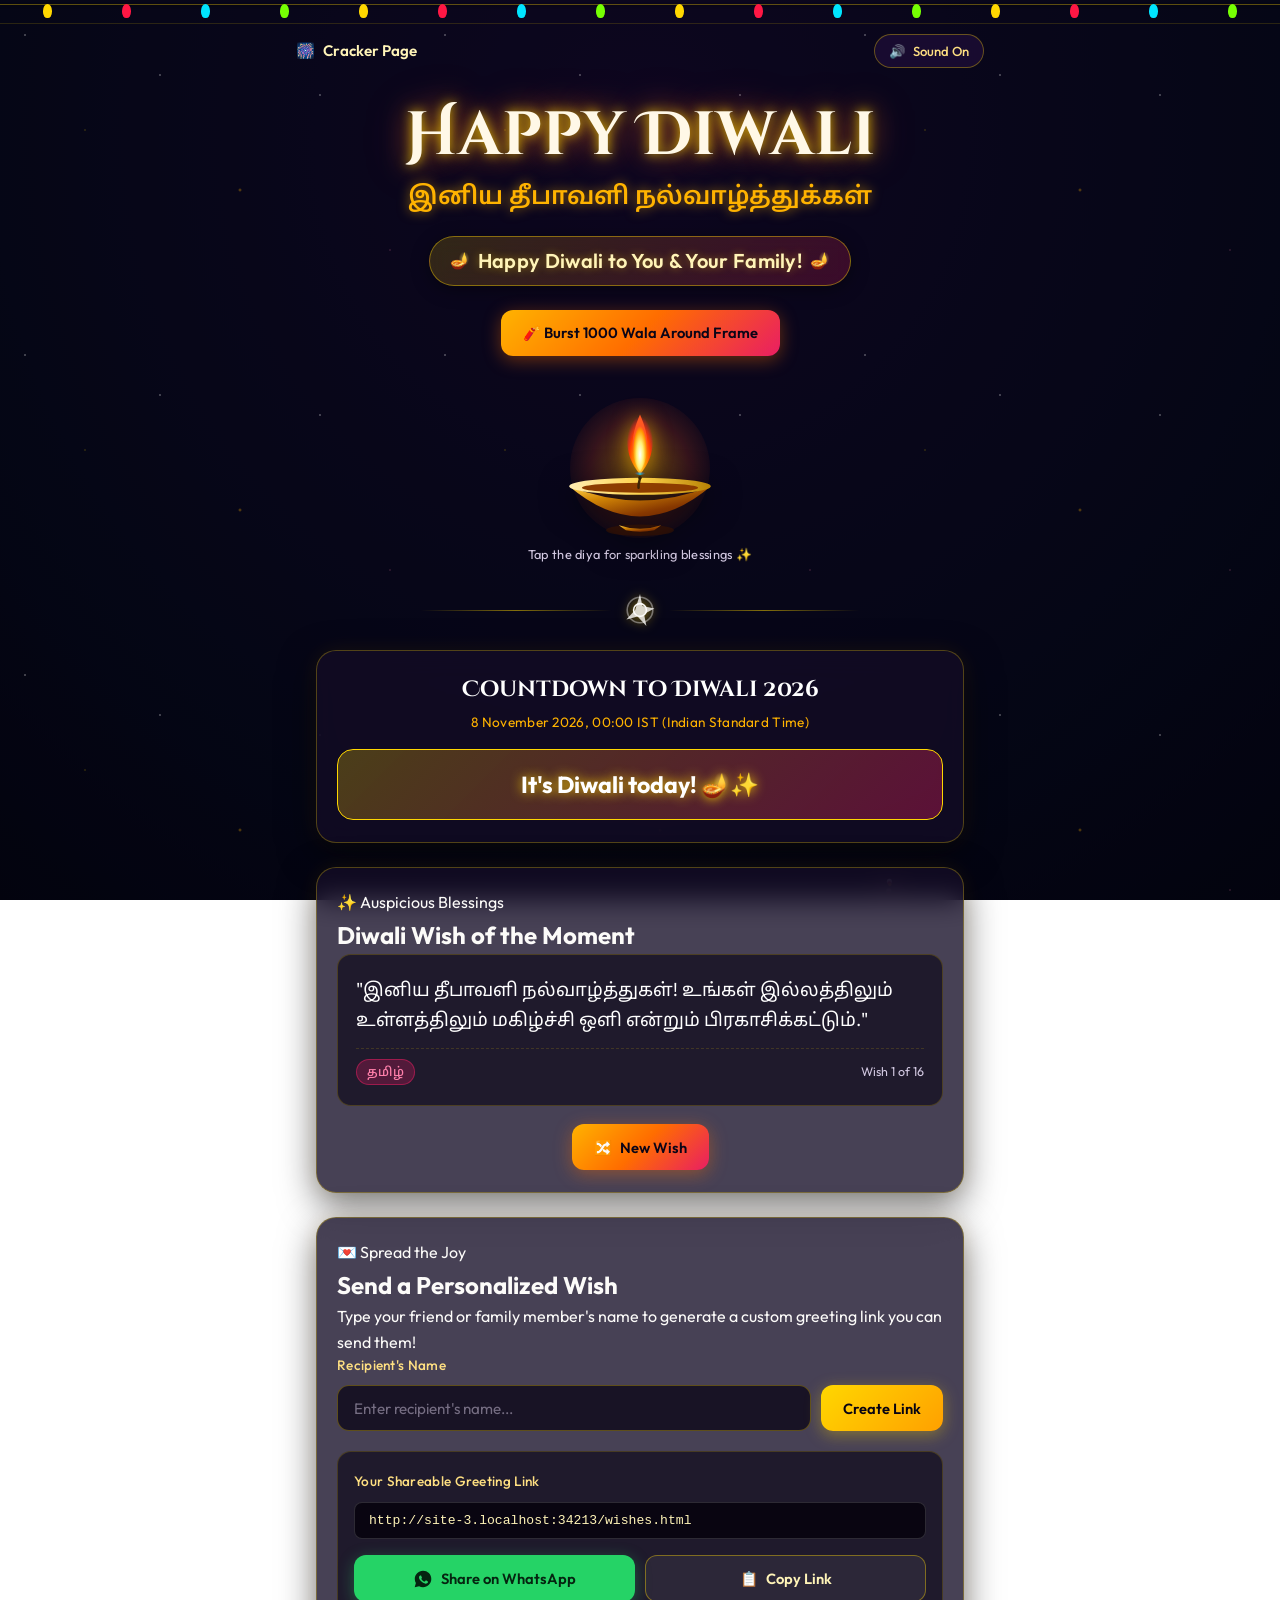
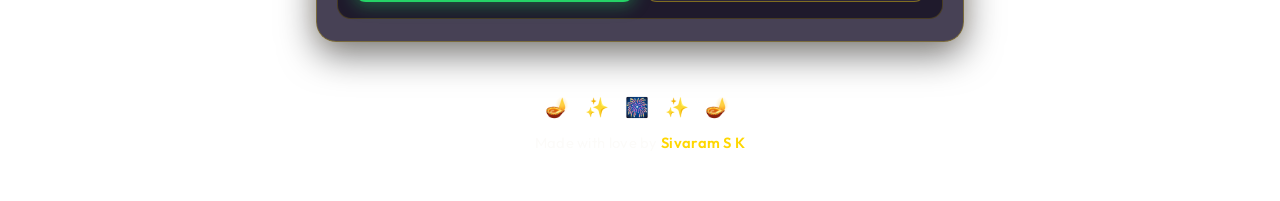
==== wishes.html @ 1e6c2ba8 "feat: initialize complete Diwali wishes web app with responsive styles, interactive fireworks, sound" ====
<!DOCTYPE html>
<html lang="en">
<head>
  <meta charset="UTF-8">
  <meta name="viewport" content="width=device-width, initial-scale=1.0">
  <meta name="description" content="Happy Diwali Wishes & Celebration! Personalized greeting, countdown to Diwali, traditional sweets, animated diya, and heartfelt blessings in English and Tamil.">
  <meta name="theme-color" content="#060817">

  <!-- Open Graph Meta Tags for WhatsApp & Social Sharing -->
  <meta property="og:title" content="✨ Happy Diwali Wishes | Festival of Lights 🪔">
  <meta property="og:description" content="A warm, sparkling Diwali greeting just for you! Light the diya, see the Diwali countdown, explore festive sweets, and send personalized wishes.">
  <meta property="og:type" content="website">

  <title>Happy Diwali Wishes | Festival of Lights 🪔</title>

  <!-- Google Fonts: Cinzel Decorative, Noto Sans Tamil & Outfit (Latin & Tamil Subsets Only) -->
  <link rel="preconnect" href="https://fonts.googleapis.com">
  <link rel="preconnect" href="https://fonts.gstatic.com" crossorigin>
  <link href="https://fonts.googleapis.com/css2?family=Cinzel+Decorative:wght@700&family=Noto+Sans+Tamil:wght@400;600;700&family=Outfit:wght@400;500;600;700&display=swap" rel="stylesheet">

  <!-- Stylesheet (Relative Path for GitHub Pages & Local file://) -->
  <link rel="stylesheet" href="style.css">
</head>
<body>

  <!-- String of Glowing Lights Along the Top Edge -->
  <div class="festive-light-string" aria-hidden="true">
    <div class="light-bulb"></div>
    <div class="light-bulb"></div>
    <div class="light-bulb"></div>
    <div class="light-bulb"></div>
    <div class="light-bulb"></div>
    <div class="light-bulb"></div>
    <div class="light-bulb"></div>
    <div class="light-bulb"></div>
    <div class="light-bulb"></div>
    <div class="light-bulb"></div>
    <div class="light-bulb"></div>
    <div class="light-bulb"></div>
    <div class="light-bulb"></div>
    <div class="light-bulb"></div>
    <div class="light-bulb"></div>
    <div class="light-bulb"></div>
  </div>

  <!-- Background Fireworks Canvas -->
  <canvas id="fireworks-canvas" aria-hidden="true"></canvas>

  <!-- Twinkling Ambient Stars -->
  <div class="stars-layer" aria-hidden="true"></div>

  <!-- Falling Sweets Figures Container (Falling from Up to Down) -->
  <div id="falling-sweets-container" class="falling-sweets-layer" aria-hidden="true"></div>

  <!-- Top Utility Bar -->
  <header class="top-bar">
    <a href="index.html" class="site-brand" aria-label="Back to Cracker Page">
      <span>🎆</span>
      <span>Cracker Page</span>
    </a>

    <!-- Sound Toggle Button (Remembers Choice in localStorage) -->
    <button class="sound-toggle-btn" aria-label="Toggle sound effects" title="Toggle Sound">
      <span class="sound-icon">🔊</span>
      <span class="sound-label">Sound On</span>
    </button>
  </header>

  <!-- Main Wishes Experience Wrapper -->
  <div class="wishes-page-wrapper">
    <main>

      <!-- 1. HERO SECTION -->
      <section class="hero-section" id="hero">
        <h1 class="hero-title">Happy Diwali</h1>
        <p class="hero-tamil-sub">இனிய தீபாவளி நல்வாழ்த்துக்கள்</p>

        <!-- Personalized Greeting Badge -->
        <div class="personalized-greeting-badge" id="greeting-badge">
          <span class="badge-spark" aria-hidden="true">🪔</span>
          <span class="personalized-greeting-text" id="personalized-greeting">Happy Diwali to You &amp; Your Family!</span>
          <span class="badge-spark" aria-hidden="true">🪔</span>
        </div>

        <!-- 1000 Wala Frame Burst Action Button -->
        <div style="margin: 10px 0 6px;">
          <button id="btn-1000-frame" class="btn btn-primary" aria-label="Burst 1000 wala firecrackers around the frame">
            <span>🧨 Burst 1000 Wala Around Frame</span>
          </button>
        </div>
      </section>

      <!-- 7. DECORATION: ANIMATED DIYA WITH FLICKERING FLAME -->
      <section class="diya-wrapper" aria-label="Sacred Diwali Diya Lamp">
        <div class="diya-container" id="interactive-diya" role="button" tabindex="0" aria-label="Interactive Diya lamp. Click to shower blessing sparks.">
          
          <!-- Outer Ambient Glow Aura -->
          <div class="diya-aura" aria-hidden="true"></div>

          <!-- Flame SVG with Realistic Flickering Layers -->
          <div class="diya-flame-box" aria-hidden="true">
            <svg class="diya-flame-svg" viewBox="0 0 100 160" xmlns="http://www.w3.org/2000/svg">
              <defs>
                <radialGradient id="flameOuterGrad" cx="50%" cy="80%" r="60%">
                  <stop offset="0%" stop-color="#fffb91" />
                  <stop offset="35%" stop-color="#ff9d00" />
                  <stop offset="70%" stop-color="#ff3d00" />
                  <stop offset="100%" stop-color="#ff0044" stop-opacity="0" />
                </radialGradient>
                <radialGradient id="flameInnerGrad" cx="50%" cy="70%" r="50%">
                  <stop offset="0%" stop-color="#ffffff" />
                  <stop offset="45%" stop-color="#fff176" />
                  <stop offset="85%" stop-color="#ff9800" />
                  <stop offset="100%" stop-color="#ff5722" />
                </radialGradient>
                <radialGradient id="flameBaseGrad" cx="50%" cy="90%" r="40%">
                  <stop offset="0%" stop-color="#00e5ff" stop-opacity="0.9" />
                  <stop offset="100%" stop-color="#3d5afe" stop-opacity="0" />
                </radialGradient>
              </defs>
              <path d="M 50 10 C 20 60 15 110 50 150 C 85 110 80 60 50 10 Z" fill="url(#flameOuterGrad)" />
              <path d="M 50 35 C 32 75 30 115 50 145 C 70 115 68 75 50 35 Z" fill="url(#flameInnerGrad)" />
              <ellipse cx="50" cy="144" rx="14" ry="7" fill="url(#flameBaseGrad)" />
            </svg>
          </div>

          <!-- Terracotta Brass Diya Lamp Body (SVG) -->
          <div class="diya-lamp-box" aria-hidden="true">
            <svg class="diya-lamp-svg" viewBox="0 0 240 100" xmlns="http://www.w3.org/2000/svg">
              <defs>
                <linearGradient id="clayGrad" x1="0%" y1="0%" x2="100%" y2="100%">
                  <stop offset="0%" stop-color="#ffd54f" />
                  <stop offset="30%" stop-color="#d48806" />
                  <stop offset="70%" stop-color="#873800" />
                  <stop offset="100%" stop-color="#5a1e00" />
                </linearGradient>
                <linearGradient id="clayRimGrad" x1="0%" y1="0%" x2="100%" y2="0%">
                  <stop offset="0%" stop-color="#ffecb3" />
                  <stop offset="50%" stop-color="#ffd54f" />
                  <stop offset="100%" stop-color="#b78103" />
                </linearGradient>
              </defs>
              <ellipse cx="120" cy="92" rx="48" ry="8" fill="#3a1500" opacity="0.6" />
              <path d="M 90 85 Q 120 95 150 85 L 140 92 Q 120 96 100 92 Z" fill="url(#clayGrad)" />
              <path d="M 20 30 Q 120 115 220 30 Q 120 70 20 30 Z" fill="url(#clayGrad)" />
              <ellipse cx="120" cy="30" rx="100" ry="12" fill="url(#clayRimGrad)" />
              <ellipse cx="120" cy="32" rx="82" ry="7" fill="#8d3d00" />
              <path d="M 118 32 C 117 26 120 22 120 18" stroke="#372007" stroke-width="3.5" stroke-linecap="round" fill="none" />
              <circle cx="120" cy="18" r="2.5" fill="#1f1103" />
            </svg>
          </div>
        </div>
        <p class="diya-hint">Tap the diya for sparkling blessings ✨</p>
      </section>

      <!-- 7. DECORATION: RANGOLI-STYLE SVG DIVIDER -->
      <div class="rangoli-divider" aria-hidden="true">
        <span class="rangoli-line"></span>
        <svg class="rangoli-center-motif" viewBox="0 0 40 40">
          <circle cx="20" cy="20" r="16" fill="none" stroke="currentColor" stroke-width="2" opacity="0.4" />
          <circle cx="20" cy="20" r="8" fill="none" stroke="currentColor" stroke-width="2" />
          <path d="M 20 0 L 23 15 L 38 18 L 25 25 L 28 40 L 17 28 L 3 32 L 14 20 Z" fill="currentColor" opacity="0.8" />
        </svg>
        <span class="rangoli-line"></span>
      </div>

      <!-- 2. COUNTDOWN TO DIWALI (8 NOVEMBER 2026, 00:00 IST) -->
      <section class="card countdown-card" aria-label="Diwali Countdown">
        <h2 class="countdown-title">Countdown to Diwali 2026</h2>
        <p class="countdown-subtitle">8 November 2026, 00:00 IST (Indian Standard Time)</p>
        
        <div class="countdown-grid" id="countdown-grid">
          <div class="timer-box">
            <div class="timer-num" id="cd-days">00</div>
            <div class="timer-label">Days</div>
          </div>
          <div class="timer-box">
            <div class="timer-num" id="cd-hours">00</div>
            <div class="timer-label">Hours</div>
          </div>
          <div class="timer-box">
            <div class="timer-num" id="cd-minutes">00</div>
            <div class="timer-label">Minutes</div>
          </div>
          <div class="timer-box">
            <div class="timer-num" id="cd-seconds">00</div>
            <div class="timer-label">Seconds</div>
          </div>
        </div>

        <!-- Replaces timer when Diwali arrives -->
        <div class="diwali-today-banner" id="diwali-today-banner">
          It's Diwali today! 🪔✨
        </div>
      </section>


      <!-- 6. WISHES SECTION (ENGLISH & TAMIL ONLY) -->
      <section class="card wishes-card" id="wishes-section" aria-label="Festive Diwali Wishes">
        <div class="section-head">
          <span class="section-tag">✨ Auspicious Blessings</span>
          <h2 class="section-title">Diwali Wish of the Moment</h2>
        </div>

        <div class="wish-content-box">
          <blockquote class="wish-quote" id="wish-quote-display">
            <!-- Dynamically populated by script.js -->
            "May the divine light of Diwali bring peace, prosperity, and happiness to you and your loved ones."
          </blockquote>
          <div class="wish-meta">
            <span class="wish-lang-badge" id="wish-lang-badge">English</span>
            <span class="wish-counter" id="wish-counter">Wish 1 of 16</span>
          </div>
        </div>

        <div class="card-actions">
          <button id="new-wish-btn" class="btn btn-primary" aria-label="Show another random Diwali wish">
            <span class="btn-icon">🔀</span>
            <span>New Wish</span>
          </button>
        </div>
      </section>

      <!-- 8. PERSONALIZED WISH GENERATOR & SHARE -->
      <section class="card generator-card" id="share-section" aria-label="Create and Share Custom Greeting">
        <div class="section-head">
          <span class="section-tag">💌 Spread the Joy</span>
          <h2 class="section-title">Send a Personalized Wish</h2>
          <p class="card-desc">Type your friend or family member's name to generate a custom greeting link you can send them!</p>
        </div>

        <form id="create-wish-form" class="wish-form" onsubmit="event.preventDefault();">
          <div class="form-group">
            <label for="name-input" class="form-label">Recipient's Name</label>
            <div class="input-wrapper">
              <input 
                type="text" 
                id="name-input" 
                class="form-input" 
                placeholder="Enter recipient's name..." 
                maxlength="40" 
                autocomplete="off"
                required
              >
              <button type="submit" id="generate-link-btn" class="btn btn-gold" aria-label="Generate customized greeting link">
                <span>Create Link</span>
              </button>
            </div>
          </div>
        </form>

        <!-- Generated Link Output -->
        <div class="share-box" id="share-box">
          <label for="generated-link-input" class="form-label">Your Shareable Greeting Link</label>
          <div class="link-display-wrap">
            <input type="text" id="generated-link-input" class="link-input" readonly value="" aria-label="Generated shareable link">
          </div>

          <!-- Share Action Buttons -->
          <div class="share-buttons-grid">
            <button id="native-share-btn" class="btn btn-share" aria-label="Share via device share sheet">
              <span class="btn-icon">📲</span>
              <span>Share Link</span>
            </button>

            <a id="whatsapp-share-btn" class="btn btn-whatsapp" href="#" target="_blank" rel="noopener noreferrer" aria-label="Share this wish on WhatsApp">
              <svg class="wa-icon" viewBox="0 0 24 24" width="20" height="20" fill="currentColor" aria-hidden="true">
                <path d="M12.04 2c-5.46 0-9.91 4.45-9.91 9.91 0 1.75.46 3.45 1.32 4.95L2.05 22l5.25-1.38c1.45.79 3.08 1.21 4.74 1.21 5.46 0 9.91-4.45 9.91-9.91 0-2.65-1.03-5.14-2.9-7.01A9.82 9.82 0 0 0 12.04 2zm5.78 14.18c-.24.68-1.4 1.28-1.94 1.35-.5.06-1.14.09-3.26-.79-2.58-1.07-4.22-3.69-4.35-3.86-.13-.18-1.05-1.4-1.05-2.67s.67-1.89.91-2.15c.24-.26.53-.33.71-.33.18 0 .36 0 .52.01.17.01.4.06.6.53.21.49.71 1.74.77 1.87.06.13.1.28.01.45-.09.18-.13.29-.26.44-.13.15-.28.34-.4.46-.13.13-.26.27-.11.53.15.26.67 1.1 1.44 1.78.99.88 1.83 1.15 2.09 1.28.26.13.42.11.57-.06.16-.18.67-.78.85-1.05.18-.27.36-.22.61-.13.25.09 1.58.74 1.85.88.27.13.45.2.52.31.06.11.06.66-.18 1.34z"/>
              </svg>
              <span>Share on WhatsApp</span>
            </a>

            <button id="copy-link-btn" class="btn btn-outline" aria-label="Copy greeting link to clipboard">
              <span class="btn-icon">📋</span>
              <span id="copy-btn-text">Copy Link</span>
            </button>
          </div>
        </div>

      </section>

    </main>

    <!-- Toast Notification for Link Copying & Events -->
    <div id="toast" class="toast" role="status" aria-live="polite">
      <span class="toast-sparkle">✨</span>
      <span id="toast-message">Link copied to clipboard!</span>
    </div>

    <!-- 9. FOOTER -->
    <footer class="site-footer">
      <div class="footer-lights" aria-hidden="true">🪔 ✨ 🎆 ✨ 🪔</div>
      <p class="footer-credit">Made with love by <strong>Sivaram S K</strong></p>
    </footer>

  </div>

  <!-- Scripts (Relative Paths for GitHub Pages) -->
  <script src="sound.js"></script>
  <script src="fireworks.js"></script>
  <script src="script.js"></script>
</body>
</html>
---- style.css ----
/* ==========================================================================
   DIWALI WISHES - FESTIVE STYLESHEET (style.css)
   Mobile-First, Responsive, Pure CSS (No Frameworks)
   Languages: English & Tamil Only
   Author: Sivaram S K
   ========================================================================== */

/* --------------------------------------------------------------------------
   1. Theme Variables & Color Tokens
   -------------------------------------------------------------------------- */
:root {
  /* Dark Night Sky Background Gradient */
  --bg-top:            #060817;
  --bg-mid:            #140827;
  --bg-bottom:         #230938;

  /* Festive Warm Gold, Orange, Magenta Accents */
  --gold-primary:      #ffd700;
  --gold-warm:         #ffb300;
  --gold-light:        #fff4b8;
  --orange-accent:     #ff6d00;
  --orange-deep:       #e65100;
  --magenta-accent:    #e91e63;
  --magenta-glow:      #ff2a7a;
  --peacock-cyan:      #00e5ff;

  /* Card Surfaces & Glassmorphism */
  --card-bg:           rgba(20, 12, 38, 0.78);
  --card-border:       rgba(255, 215, 0, 0.28);
  --card-border-hover: rgba(255, 215, 0, 0.55);
  --card-shadow:       0 12px 36px rgba(0, 0, 0, 0.55), 0 0 22px rgba(255, 179, 0, 0.08);

  /* Typography */
  --text-main:         #fcfbf9;
  --text-muted:        #d4cae3;
  --text-gold:         #ffe082;

  /* Fonts: Latin and Tamil Subsets */
  --font-decorative:   'Cinzel Decorative', 'Noto Sans Tamil', serif;
  --font-tamil:        'Noto Sans Tamil', sans-serif;
  --font-body:         'Outfit', 'Noto Sans Tamil', -apple-system, BlinkMacSystemFont, 'Segoe UI', Roboto, sans-serif;

  /* Transitions */
  --tr-fast:           0.2s cubic-bezier(0.4, 0, 0.2, 1);
  --tr-smooth:         0.35s cubic-bezier(0.4, 0, 0.2, 1);
}

/* --------------------------------------------------------------------------
   2. Reset & Global Styles
   -------------------------------------------------------------------------- */
*,
*::before,
*::after {
  box-sizing: border-box;
  margin: 0;
  padding: 0;
}

html {
  font-size: 16px;
  scroll-behavior: smooth;
  -webkit-text-size-adjust: 100%;
}

body {
  font-family: var(--font-body);
  background: radial-gradient(circle at 50% 15%, var(--bg-mid) 0%, var(--bg-top) 65%, #02030a 100%);
  color: var(--text-main);
  min-height: 100vh;
  line-height: 1.6;
  position: relative;
  overflow-x: hidden;
  background-attachment: fixed;
}

/* Background Canvas for Fireworks */
#fireworks-canvas {
  position: fixed;
  top: 0;
  left: 0;
  width: 100vw;
  height: 100vh;
  pointer-events: auto;
  z-index: 1;
}

/* Twinkling Starry Sky Overlay */
.stars-layer {
  position: fixed;
  top: 0;
  left: 0;
  width: 100vw;
  height: 100vh;
  background-image: 
    radial-gradient(1.5px 1.5px at 25px 35px, #ffffff, rgba(0,0,0,0)),
    radial-gradient(1px 1px at 85px 130px, #ffd700, rgba(0,0,0,0)),
    radial-gradient(1.5px 1.5px at 160px 75px, #ffffff, rgba(0,0,0,0)),
    radial-gradient(2px 2px at 240px 190px, #ffb300, rgba(0,0,0,0)),
    radial-gradient(1.5px 1.5px at 320px 95px, #ffffff, rgba(0,0,0,0)),
    radial-gradient(1px 1px at 390px 250px, #ff80ab, rgba(0,0,0,0));
  background-repeat: repeat;
  background-size: 420px 320px;
  opacity: 0.45;
  pointer-events: none;
  z-index: 2;
}

/* --------------------------------------------------------------------------
   Falling Sweets Layer (Festive Sweets Figures Falling from Up to Down)
   -------------------------------------------------------------------------- */
.falling-sweets-layer {
  position: fixed;
  top: 0;
  left: 0;
  width: 100vw;
  height: 100vh;
  pointer-events: none;
  overflow: hidden;
  z-index: 3;
}

.falling-sweet {
  position: absolute;
  top: -50px;
  user-select: none;
  pointer-events: none;
  will-change: transform, opacity;
  animation: sweetFall linear forwards;
  filter: drop-shadow(0 3px 6px rgba(0, 0, 0, 0.4));
  line-height: 1;
}

@keyframes sweetFall {
  0% {
    transform: translate3d(0, -50px, 0) rotate(0deg);
    opacity: 0;
  }
  12% {
    opacity: 0.9;
  }
  88% {
    opacity: 0.9;
  }
  100% {
    transform: translate3d(var(--drift-x, 25px), 108vh, 0) rotate(var(--spin, 360deg));
    opacity: 0;
  }
}

/* Screen Flash Overlay (Explosions) */
.screen-flash {
  position: fixed;
  top: 0;
  left: 0;
  width: 100vw;
  height: 100vh;
  background: radial-gradient(circle, rgba(255, 235, 140, 0.75) 0%, rgba(255, 140, 0, 0.5) 45%, rgba(0,0,0,0) 80%);
  opacity: 0;
  pointer-events: none;
  z-index: 99;
  transition: opacity 0.08s ease-out;
}

.screen-flash.active {
  opacity: 1;
}

/* Screen Shake Animation */
.shake {
  animation: screenShake 0.4s cubic-bezier(0.36, 0.07, 0.19, 0.97) both;
}

@keyframes screenShake {
  10%, 90% { transform: translate3d(-3px, 2px, 0); }
  20%, 80% { transform: translate3d(4px, -3px, 0); }
  30%, 50%, 70% { transform: translate3d(-6px, 4px, 0); }
  40%, 60% { transform: translate3d(6px, -4px, 0); }
}

/* --------------------------------------------------------------------------
   3. String of Glowing Lights (Along the Top Edge)
   -------------------------------------------------------------------------- */
.festive-light-string {
  position: relative;
  width: 100%;
  height: 24px;
  display: flex;
  justify-content: space-around;
  align-items: flex-start;
  overflow: hidden;
  z-index: 10;
  padding: 0 8px;
  border-bottom: 1px solid rgba(255, 215, 0, 0.15);
}

.festive-light-string::before {
  content: '';
  position: absolute;
  top: 4px;
  left: 0;
  width: 100%;
  height: 1px;
  background: rgba(255, 215, 0, 0.35);
  box-shadow: 0 1px 3px rgba(0, 0, 0, 0.6);
}

.light-bulb {
  position: relative;
  width: 9px;
  height: 14px;
  border-radius: 50% 50% 45% 45%;
  margin-top: 4px;
  animation: bulbGlow 2.4s infinite alternate ease-in-out;
}

.light-bulb:nth-child(4n + 1) { background: #ffd700; animation-delay: 0s; }
.light-bulb:nth-child(4n + 2) { background: #ff1744; animation-delay: 0.6s; }
.light-bulb:nth-child(4n + 3) { background: #00e5ff; animation-delay: 1.2s; }
.light-bulb:nth-child(4n + 4) { background: #76ff03; animation-delay: 1.8s; }

@keyframes bulbGlow {
  0% { opacity: 0.6; }
  100% { opacity: 1; }
}

/* --------------------------------------------------------------------------
   4. Top Bar & Sound Toggle
   -------------------------------------------------------------------------- */
.top-bar {
  display: flex;
  justify-content: space-between;
  align-items: center;
  padding: 10px 16px;
  position: relative;
  z-index: 10;
  max-width: 720px;
  margin: 0 auto;
}

.site-brand {
  display: inline-flex;
  align-items: center;
  gap: 8px;
  color: var(--gold-light);
  font-weight: 600;
  font-size: 0.95rem;
  text-decoration: none;
}

.sound-toggle-btn {
  display: inline-flex;
  align-items: center;
  gap: 8px;
  background: rgba(28, 14, 52, 0.85);
  border: 1px solid rgba(255, 215, 0, 0.35);
  color: var(--text-gold);
  padding: 8px 14px;
  border-radius: 999px;
  font-size: 0.82rem;
  font-weight: 500;
  font-family: inherit;
  cursor: pointer;
  transition: all var(--tr-fast);
  backdrop-filter: blur(8px);
  -webkit-backdrop-filter: blur(8px);
}

.sound-toggle-btn:hover,
.sound-toggle-btn:focus-visible {
  border-color: var(--gold-primary);
  background: rgba(48, 20, 88, 0.95);
  box-shadow: 0 0 14px rgba(255, 215, 0, 0.3);
  outline: none;
}

.sound-toggle-btn.muted {
  border-color: rgba(255, 255, 255, 0.2);
  color: var(--text-muted);
}

/* --------------------------------------------------------------------------
   5. PAGE 1: CRACKER EXPLOSION PAGE (index.html)
   -------------------------------------------------------------------------- */
.cracker-page-wrapper {
  position: relative;
  z-index: 5;
  min-height: calc(100vh - 80px);
  display: flex;
  flex-direction: column;
  justify-content: space-between;
  align-items: center;
  padding: 16px;
  max-width: 640px;
  margin: 0 auto;
  text-align: center;
}

.cracker-header {
  margin-top: 10px;
  padding: 0 8px;
}

.cracker-title {
  font-family: var(--font-decorative);
  font-size: clamp(2rem, 7vw, 3.2rem);
  font-weight: 700;
  color: #fff8e7;
  text-shadow: 
    0 0 12px rgba(255, 215, 0, 0.8),
    0 0 26px rgba(255, 109, 0, 0.5),
    0 0 45px rgba(233, 30, 99, 0.4);
  line-height: 1.2;
  margin-bottom: 8px;
}

.cracker-tamil-title {
  font-family: var(--font-tamil);
  font-size: clamp(1.1rem, 4vw, 1.45rem);
  color: var(--gold-warm);
  font-weight: 600;
  letter-spacing: 0.4px;
  text-shadow: 0 0 10px rgba(255, 179, 0, 0.5);
  margin-bottom: 8px;
}

.cracker-instruction {
  font-size: clamp(0.92rem, 2.8vw, 1.05rem);
  color: var(--text-muted);
  max-width: 440px;
  margin: 0 auto;
}

/* Firecracker Center Stage */
.cracker-stage {
  position: relative;
  width: 280px;
  height: 280px;
  display: flex;
  flex-direction: column;
  align-items: center;
  justify-content: flex-end;
  margin: 20px 0;
  cursor: pointer;
  user-select: none;
  -webkit-tap-highlight-color: transparent;
}

/* Cracker Interactive Element */
.cracker-unit {
  position: relative;
  width: 140px;
  height: 210px;
  display: flex;
  flex-direction: column;
  align-items: center;
  transition: transform 0.25s ease;
}

/* Hint Animation: Gentle Pulsing Scale */
.cracker-unit.hint-glow {
  animation: crackerPulseHint 2.6s infinite ease-in-out;
  filter: drop-shadow(0 10px 18px rgba(0, 0, 0, 0.65));
}

@keyframes crackerPulseHint {
  0%, 100% {
    transform: scale(1);
  }
  50% {
    transform: scale(1.04);
  }
}

/* Cracker Fuse and Spark Tip */
.cracker-fuse-wrap {
  position: absolute;
  top: -42px;
  left: 50%;
  transform: translateX(-50%);
  width: 70px;
  height: 52px;
}

.fuse-svg {
  width: 100%;
  height: 100%;
  overflow: visible;
}

.fuse-rope {
  fill: none;
  stroke: #8d6e63;
  stroke-width: 4;
  stroke-linecap: round;
}

/* Animated Fuse Spark */
.fuse-spark-point {
  position: absolute;
  top: 2px;
  right: 14px;
  width: 16px;
  height: 16px;
  border-radius: 50%;
  background: radial-gradient(circle, #ffffff 0%, #ffd700 40%, #ff5722 80%, transparent 100%);
  opacity: 0;
  pointer-events: none;
  box-shadow: 0 0 14px #ffd700, 0 0 24px #ff5722;
}

/* Sparking Active State (when user clicks) */
.cracker-unit.sparking .fuse-spark-point {
  opacity: 1;
  animation: sparkSizzle 0.12s infinite alternate ease-in-out;
}

@keyframes sparkSizzle {
  0% { transform: scale(0.9) translate(0, 0); filter: brightness(1); }
  100% { transform: scale(1.4) translate(1px, -1px); filter: brightness(1.6); }
}

/* Cracker Body (Main Cylinder) */
.cracker-body {
  position: relative;
  width: 100px;
  height: 170px;
  background: linear-gradient(135deg, #e53935 0%, #c62828 50%, #b71c1c 100%);
  border-radius: 12px 12px 8px 8px;
  box-shadow: inset 4px 0 10px rgba(255, 255, 255, 0.25), inset -6px 0 14px rgba(0, 0, 0, 0.5);
  border: 1px solid rgba(255, 215, 0, 0.4);
  display: flex;
  flex-direction: column;
  justify-content: space-around;
  align-items: center;
  padding: 12px 0;
  overflow: hidden;
}

.cracker-gold-band {
  width: 100%;
  height: 16px;
  background: linear-gradient(90deg, #ffd700 0%, #ffe082 50%, #d4af37 100%);
  box-shadow: 0 1px 4px rgba(0, 0, 0, 0.4);
}

.cracker-tamil-label {
  font-family: var(--font-tamil);
  font-weight: 700;
  font-size: 1.05rem;
  color: #ffd700;
  text-shadow: 0 1px 4px rgba(0, 0, 0, 0.8);
  letter-spacing: 1px;
}

.cracker-english-label {
  font-family: var(--font-decorative);
  font-size: 0.76rem;
  font-weight: 700;
  color: #ffffff;
  letter-spacing: 0.5px;
}

/* Ground Pedestal / Shadow */
.cracker-ground-shadow {
  position: absolute;
  bottom: -6px;
  left: 50%;
  transform: translateX(-50%);
  width: 160px;
  height: 22px;
  border-radius: 50%;
  background: radial-gradient(ellipse, rgba(0, 0, 0, 0.8) 0%, rgba(255, 109, 0, 0.15) 50%, transparent 80%);
}

/* Exploded Cracker Hidden State */
.cracker-unit.exploded {
  opacity: 0;
  transform: scale(0.6);
  pointer-events: none;
}

/* Post-Explosion Action Controls */
.post-explosion-actions {
  opacity: 0;
  transform: translateY(16px);
  pointer-events: none;
  transition: opacity 0.5s ease, transform 0.5s ease;
  margin-top: 14px;
  display: flex;
  flex-direction: column;
  align-items: center;
  gap: 12px;
}

.post-explosion-actions.visible {
  opacity: 1;
  transform: translateY(0);
  pointer-events: auto;
}

.tap-again-hint {
  font-size: 0.85rem;
  color: var(--gold-light);
  letter-spacing: 0.3px;
  cursor: pointer;
}

/* --------------------------------------------------------------------------
   6. PAGE 2: WISHES & CELEBRATION PAGE (wishes.html)
   -------------------------------------------------------------------------- */
.wishes-page-wrapper {
  position: relative;
  z-index: 5;
  min-height: 100vh;
  display: flex;
  flex-direction: column;
  justify-content: space-between;
  padding: 10px 16px 36px;
  max-width: 680px;
  margin: 0 auto;
}

/* Hero Section */
.hero-section {
  text-align: center;
  padding: 14px 8px 20px;
}

.hero-title {
  font-family: var(--font-decorative);
  font-size: clamp(2.3rem, 8vw, 3.8rem);
  font-weight: 700;
  color: #fff8e7;
  text-shadow: 
    0 0 12px rgba(255, 215, 0, 0.8),
    0 0 28px rgba(255, 153, 0, 0.6),
    0 0 45px rgba(233, 30, 99, 0.4);
  animation: heroGlow 3.5s ease-in-out infinite alternate;
  line-height: 1.15;
  margin-bottom: 6px;
}

@keyframes heroGlow {
  0% {
    text-shadow:
      0 0 10px rgba(255, 215, 0, 0.7),
      0 0 20px rgba(255, 153, 0, 0.4),
      0 0 35px rgba(233, 30, 99, 0.25);
  }
  100% {
    text-shadow:
      0 0 18px rgba(255, 235, 120, 0.95),
      0 0 34px rgba(255, 179, 0, 0.8),
      0 0 58px rgba(233, 30, 99, 0.6);
  }
}

.hero-tamil-sub {
  font-family: var(--font-tamil);
  font-size: clamp(1.15rem, 4.2vw, 1.55rem);
  color: var(--gold-warm);
  font-weight: 600;
  margin-bottom: 12px;
  text-shadow: 0 0 12px rgba(255, 179, 0, 0.6);
}

.personalized-greeting-badge {
  display: inline-flex;
  align-items: center;
  justify-content: center;
  gap: 8px;
  background: linear-gradient(135deg, rgba(255, 215, 0, 0.16), rgba(233, 30, 99, 0.22));
  border: 1px solid rgba(255, 215, 0, 0.42);
  border-radius: 999px;
  padding: 8px 20px;
  margin: 6px auto 14px;
  box-shadow: 0 4px 18px rgba(0, 0, 0, 0.4);
  backdrop-filter: blur(10px);
  -webkit-backdrop-filter: blur(10px);
}

.personalized-greeting-text {
  font-size: clamp(1rem, 3.4vw, 1.25rem);
  font-weight: 600;
  color: var(--gold-light);
  letter-spacing: 0.3px;
  text-shadow: 0 0 8px rgba(255, 215, 0, 0.4);
}

/* --------------------------------------------------------------------------
   7. Animated Diya (Oil Lamp)
   -------------------------------------------------------------------------- */
.diya-wrapper {
  display: flex;
  flex-direction: column;
  align-items: center;
  justify-content: center;
  padding: 6px 0 18px;
  position: relative;
}

.diya-container {
  position: relative;
  width: 180px;
  height: 150px;
  display: flex;
  flex-direction: column;
  align-items: center;
  justify-content: flex-end;
  cursor: pointer;
  user-select: none;
  -webkit-tap-highlight-color: transparent;
  transition: transform var(--tr-smooth);
}

.diya-container:hover,
.diya-container:focus-visible {
  transform: scale(1.05);
}

.diya-aura {
  position: absolute;
  top: 10px;
  left: 50%;
  transform: translateX(-50%);
  width: 140px;
  height: 140px;
  border-radius: 50%;
  background: radial-gradient(circle, rgba(255, 179, 0, 0.4) 0%, rgba(255, 87, 34, 0.18) 50%, transparent 80%);
  pointer-events: none;
  animation: diyaAuraPulse 3.5s infinite ease-in-out alternate;
}

@keyframes diyaAuraPulse {
  0% { transform: translateX(-50%) scale(0.95); opacity: 0.8; }
  100% { transform: translateX(-50%) scale(1.05); opacity: 1; }
}

.diya-flame-box {
  position: absolute;
  top: 8px;
  left: 50%;
  transform: translateX(-50%);
  width: 52px;
  height: 84px;
  z-index: 4;
}

.diya-flame-svg {
  width: 100%;
  height: 100%;
  transform-origin: 50% 90%;
  animation: diyaFlameFlicker 2s infinite ease-in-out alternate;
  filter: drop-shadow(0 0 10px rgba(255, 179, 0, 0.7));
}

@keyframes diyaFlameFlicker {
  0% { transform: scale(1) rotate(-1.5deg); }
  25% { transform: scale(1.04, 0.96) rotate(1.5deg); }
  50% { transform: scale(0.97, 1.05) rotate(-1deg); }
  75% { transform: scale(1.03, 0.98) rotate(0.8deg); }
  100% { transform: scale(1.01, 1.01) rotate(1.2deg); }
}

.diya-lamp-box {
  position: relative;
  width: 170px;
  height: 75px;
  z-index: 3;
}

.diya-lamp-svg {
  width: 100%;
  height: 100%;
  filter: drop-shadow(0 8px 16px rgba(0, 0, 0, 0.65));
}

.diya-hint {
  font-size: 0.8rem;
  color: var(--text-muted);
  margin-top: 6px;
  letter-spacing: 0.3px;
}

/* --------------------------------------------------------------------------
   8. Rangoli Pattern Divider
   -------------------------------------------------------------------------- */
.rangoli-divider {
  width: 100%;
  max-width: 440px;
  margin: 12px auto 24px;
  display: flex;
  align-items: center;
  justify-content: center;
  gap: 12px;
}

.rangoli-line {
  flex: 1;
  height: 1px;
  background: linear-gradient(90deg, transparent, rgba(255, 215, 0, 0.5), transparent);
}

.rangoli-center-motif {
  width: 32px;
  height: 32px;
  fill: var(--gold-primary);
  filter: drop-shadow(0 0 6px rgba(255, 215, 0, 0.6));
}

/* --------------------------------------------------------------------------
   9. Countdown to Diwali Section
   -------------------------------------------------------------------------- */
.countdown-card {
  text-align: center;
  margin-bottom: 24px;
}

.countdown-title {
  font-family: var(--font-decorative);
  font-size: 1.35rem;
  color: #fff;
  margin-bottom: 4px;
}

.countdown-subtitle {
  font-size: 0.85rem;
  color: var(--gold-warm);
  margin-bottom: 16px;
  letter-spacing: 0.3px;
}

.countdown-grid {
  display: grid;
  grid-template-columns: repeat(4, 1fr);
  gap: 10px;
  max-width: 420px;
  margin: 0 auto;
}

.timer-box {
  background: rgba(14, 7, 28, 0.75);
  border: 1px solid rgba(255, 215, 0, 0.25);
  border-radius: 14px;
  padding: 12px 6px;
  box-shadow: inset 0 0 14px rgba(255, 215, 0, 0.05);
}

.timer-num {
  font-family: var(--font-decorative);
  font-size: clamp(1.4rem, 4.5vw, 2rem);
  font-weight: 700;
  color: #ffffff;
  line-height: 1.1;
  text-shadow: 0 0 10px rgba(255, 215, 0, 0.4);
}

.timer-label {
  font-size: 0.74rem;
  text-transform: uppercase;
  color: var(--text-muted);
  letter-spacing: 0.8px;
  margin-top: 4px;
  font-weight: 500;
}

/* Diwali Today Banner (when countdown expires) */
.diwali-today-banner {
  background: linear-gradient(135deg, rgba(255, 215, 0, 0.25), rgba(233, 30, 99, 0.35));
  border: 1px solid var(--gold-primary);
  border-radius: 16px;
  padding: 16px 20px;
  font-size: 1.45rem;
  font-weight: 700;
  color: #fff;
  text-shadow: 0 0 12px var(--gold-primary);
  display: none;
  animation: todayPulse 2s infinite alternate;
}

@keyframes todayPulse {
  0% { transform: scale(0.98); }
  100% { transform: scale(1.02); }
}

/* --------------------------------------------------------------------------
   11. Reusable Card Surface (Glassmorphic)
   -------------------------------------------------------------------------- */
.card {
  background: var(--card-bg);
  border: 1px solid var(--card-border);
  border-radius: 20px;
  padding: 22px 20px;
  margin-bottom: 24px;
  box-shadow: var(--card-shadow);
  backdrop-filter: blur(14px);
  -webkit-backdrop-filter: blur(14px);
  transition: border-color var(--tr-smooth), box-shadow var(--tr-smooth);
}

.card:hover {
  border-color: var(--card-border-hover);
  box-shadow: 0 16px 40px rgba(0, 0, 0, 0.55), 0 0 24px rgba(255, 215, 0, 0.12);
}

/* --------------------------------------------------------------------------
   12. Wishes Section & Quote Box
   -------------------------------------------------------------------------- */
.wish-content-box {
  background: rgba(10, 5, 22, 0.65);
  border: 1px solid rgba(255, 215, 0, 0.2);
  border-radius: 14px;
  padding: 20px 18px;
  margin-bottom: 18px;
  min-height: 110px;
  display: flex;
  flex-direction: column;
  justify-content: space-between;
}

.wish-quote {
  font-size: clamp(1rem, 3.2vw, 1.15rem);
  color: #fff;
  font-weight: 400;
  line-height: 1.6;
  font-style: normal;
  transition: opacity 0.3s ease, transform 0.3s ease;
  word-break: break-word;
}

.wish-quote.fading {
  opacity: 0;
  transform: translateY(6px);
}

.wish-meta {
  display: flex;
  justify-content: space-between;
  align-items: center;
  margin-top: 14px;
  padding-top: 10px;
  border-top: 1px dashed rgba(255, 215, 0, 0.15);
  font-size: 0.78rem;
  color: var(--text-muted);
}

.wish-lang-badge {
  background: rgba(233, 30, 99, 0.25);
  border: 1px solid rgba(233, 30, 99, 0.5);
  color: #ff80ab;
  padding: 2px 10px;
  border-radius: 999px;
  font-weight: 500;
  letter-spacing: 0.3px;
}

.card-actions {
  display: flex;
  justify-content: center;
}

/* --------------------------------------------------------------------------
   13. Form & Share Generator
   -------------------------------------------------------------------------- */
.wish-form {
  margin-bottom: 20px;
}

.form-group {
  display: flex;
  flex-direction: column;
  gap: 8px;
}

.form-label {
  font-size: 0.85rem;
  font-weight: 500;
  color: var(--text-gold);
  letter-spacing: 0.3px;
}

.input-wrapper {
  display: flex;
  flex-direction: column;
  gap: 10px;
}

@media (min-width: 480px) {
  .input-wrapper {
    flex-direction: row;
  }
  .input-wrapper .form-input {
    flex: 1;
  }
}

.form-input {
  background: rgba(10, 5, 22, 0.75);
  border: 1px solid rgba(255, 215, 0, 0.3);
  border-radius: 12px;
  padding: 12px 16px;
  color: #fff;
  font-family: inherit;
  font-size: 0.95rem;
  transition: all var(--tr-fast);
  outline: none;
  min-height: 46px;
}

.form-input:focus {
  border-color: var(--gold-primary);
  box-shadow: 0 0 14px rgba(255, 215, 0, 0.3);
  background: rgba(18, 9, 38, 0.9);
}

.form-input::placeholder {
  color: rgba(209, 199, 224, 0.5);
}

.share-box {
  background: rgba(10, 5, 22, 0.65);
  border: 1px solid rgba(255, 215, 0, 0.18);
  border-radius: 14px;
  padding: 16px;
  margin-top: 12px;
}

.link-display-wrap {
  margin: 8px 0 16px;
}

.link-input {
  width: 100%;
  background: rgba(6, 3, 14, 0.85);
  border: 1px solid rgba(255, 255, 255, 0.15);
  border-radius: 8px;
  padding: 10px 14px;
  font-family: monospace;
  font-size: 0.82rem;
  color: var(--gold-light);
  outline: none;
  overflow: hidden;
  text-overflow: ellipsis;
  white-space: nowrap;
}

.share-buttons-grid {
  display: grid;
  grid-template-columns: 1fr;
  gap: 10px;
}

@media (min-width: 480px) {
  .share-buttons-grid {
    grid-template-columns: repeat(auto-fit, minmax(140px, 1fr));
  }
}

/* --------------------------------------------------------------------------
   14. Button Styles System
   -------------------------------------------------------------------------- */
.btn {
  display: inline-flex;
  align-items: center;
  justify-content: center;
  gap: 8px;
  font-family: inherit;
  font-weight: 600;
  font-size: 0.92rem;
  padding: 12px 22px;
  border-radius: 12px;
  border: none;
  cursor: pointer;
  text-decoration: none;
  transition: all var(--tr-fast);
  outline: none;
  user-select: none;
  min-height: 46px; /* Touch target >= 44px */
}

.btn:focus-visible {
  outline: 2px solid var(--gold-primary);
  outline-offset: 2px;
}

/* Primary Button (Gold to Orange to Magenta Gradient) */
.btn-primary {
  background: linear-gradient(135deg, #ffb300 0%, #ff6d00 50%, #e91e63 100%);
  color: #0b0517;
  box-shadow: 0 4px 18px rgba(255, 109, 0, 0.4);
}

.btn-primary:hover {
  transform: translateY(-2px);
  box-shadow: 0 6px 24px rgba(255, 109, 0, 0.6);
  filter: brightness(1.08);
}

.btn-primary:active {
  transform: translateY(1px);
}

/* Gold Button */
.btn-gold {
  background: linear-gradient(135deg, #ffd700 0%, #ffa000 100%);
  color: #080312;
  box-shadow: 0 4px 16px rgba(255, 215, 0, 0.35);
  white-space: nowrap;
}

.btn-gold:hover {
  transform: translateY(-2px);
  filter: brightness(1.08);
  box-shadow: 0 6px 20px rgba(255, 215, 0, 0.5);
}

/* Native Web Share Button */
.btn-share {
  background: linear-gradient(135deg, #9c27b0 0%, #e91e63 100%);
  color: #ffffff;
  box-shadow: 0 4px 16px rgba(233, 30, 99, 0.35);
}

.btn-share:hover {
  transform: translateY(-2px);
  filter: brightness(1.1);
  box-shadow: 0 6px 22px rgba(233, 30, 99, 0.5);
}

/* WhatsApp Brand Button */
.btn-whatsapp {
  background: #25d366;
  color: #052410;
  box-shadow: 0 4px 16px rgba(37, 211, 102, 0.35);
}

.btn-whatsapp:hover {
  background: #20bd5a;
  transform: translateY(-2px);
  box-shadow: 0 6px 22px rgba(37, 211, 102, 0.5);
}

/* Outline Button */
.btn-outline {
  background: rgba(255, 255, 255, 0.06);
  border: 1px solid rgba(255, 215, 0, 0.4);
  color: var(--gold-light);
}

.btn-outline:hover {
  background: rgba(255, 215, 0, 0.14);
  border-color: var(--gold-primary);
  transform: translateY(-2px);
}

/* Continue to Wishes Button on Page 1 */
.btn-continue {
  background: linear-gradient(135deg, #ffd700 0%, #ff6d00 50%, #e91e63 100%);
  color: #0b0517;
  font-size: 1.05rem;
  font-weight: 700;
  padding: 14px 28px;
  border-radius: 999px;
  box-shadow: 0 6px 24px rgba(255, 109, 0, 0.55), 0 0 20px rgba(255, 215, 0, 0.4);
  animation: continuePulse 2s infinite alternate ease-in-out;
}

@keyframes continuePulse {
  0% { transform: scale(1); box-shadow: 0 6px 24px rgba(255, 109, 0, 0.55); }
  100% { transform: scale(1.05); box-shadow: 0 8px 32px rgba(255, 215, 0, 0.7); }
}

/* --------------------------------------------------------------------------
   15. Toast Notification
   -------------------------------------------------------------------------- */
.toast {
  position: fixed;
  bottom: 24px;
  left: 50%;
  transform: translateX(-50%) translateY(100px);
  background: linear-gradient(135deg, rgba(25, 12, 48, 0.96), rgba(46, 17, 74, 0.96));
  border: 1px solid var(--gold-primary);
  color: var(--gold-light);
  padding: 12px 22px;
  border-radius: 999px;
  box-shadow: 0 8px 28px rgba(0, 0, 0, 0.6), 0 0 16px rgba(255, 215, 0, 0.35);
  font-size: 0.9rem;
  font-weight: 500;
  display: flex;
  align-items: center;
  gap: 8px;
  z-index: 100;
  opacity: 0;
  pointer-events: none;
  transition: transform 0.35s cubic-bezier(0.175, 0.885, 0.32, 1.275), opacity 0.3s ease;
}

.toast.show {
  transform: translateX(-50%) translateY(0);
  opacity: 1;
}

/* --------------------------------------------------------------------------
   16. Footer
   -------------------------------------------------------------------------- */
.site-footer {
  text-align: center;
  padding: 26px 10px 10px;
  color: var(--text-muted);
}

.footer-lights {
  font-size: 1.2rem;
  margin-bottom: 8px;
  letter-spacing: 6px;
}

.footer-credit {
  font-size: 0.92rem;
  color: var(--text-main);
  letter-spacing: 0.3px;
}

.footer-credit strong {
  color: var(--gold-primary);
  font-weight: 600;
}

/* --------------------------------------------------------------------------
   17. Accessibility: Prefers Reduced Motion
   -------------------------------------------------------------------------- */
@media (prefers-reduced-motion: reduce) {
  *,
  *::before,
  *::after {
    animation-duration: 0.01ms !important;
    animation-iteration-count: 1 !important;
    transition-duration: 0.01ms !important;
    scroll-behavior: auto !important;
  }

  .shake {
    animation: none !important;
  }

  .hero-title {
    animation: none !important;
    text-shadow: 0 0 16px rgba(255, 215, 0, 0.7);
  }

  .diya-flame-svg,
  .diya-aura,
  .light-bulb,
  .btn-continue,
  .cracker-unit.hint-glow {
    animation: none !important;
  }
}
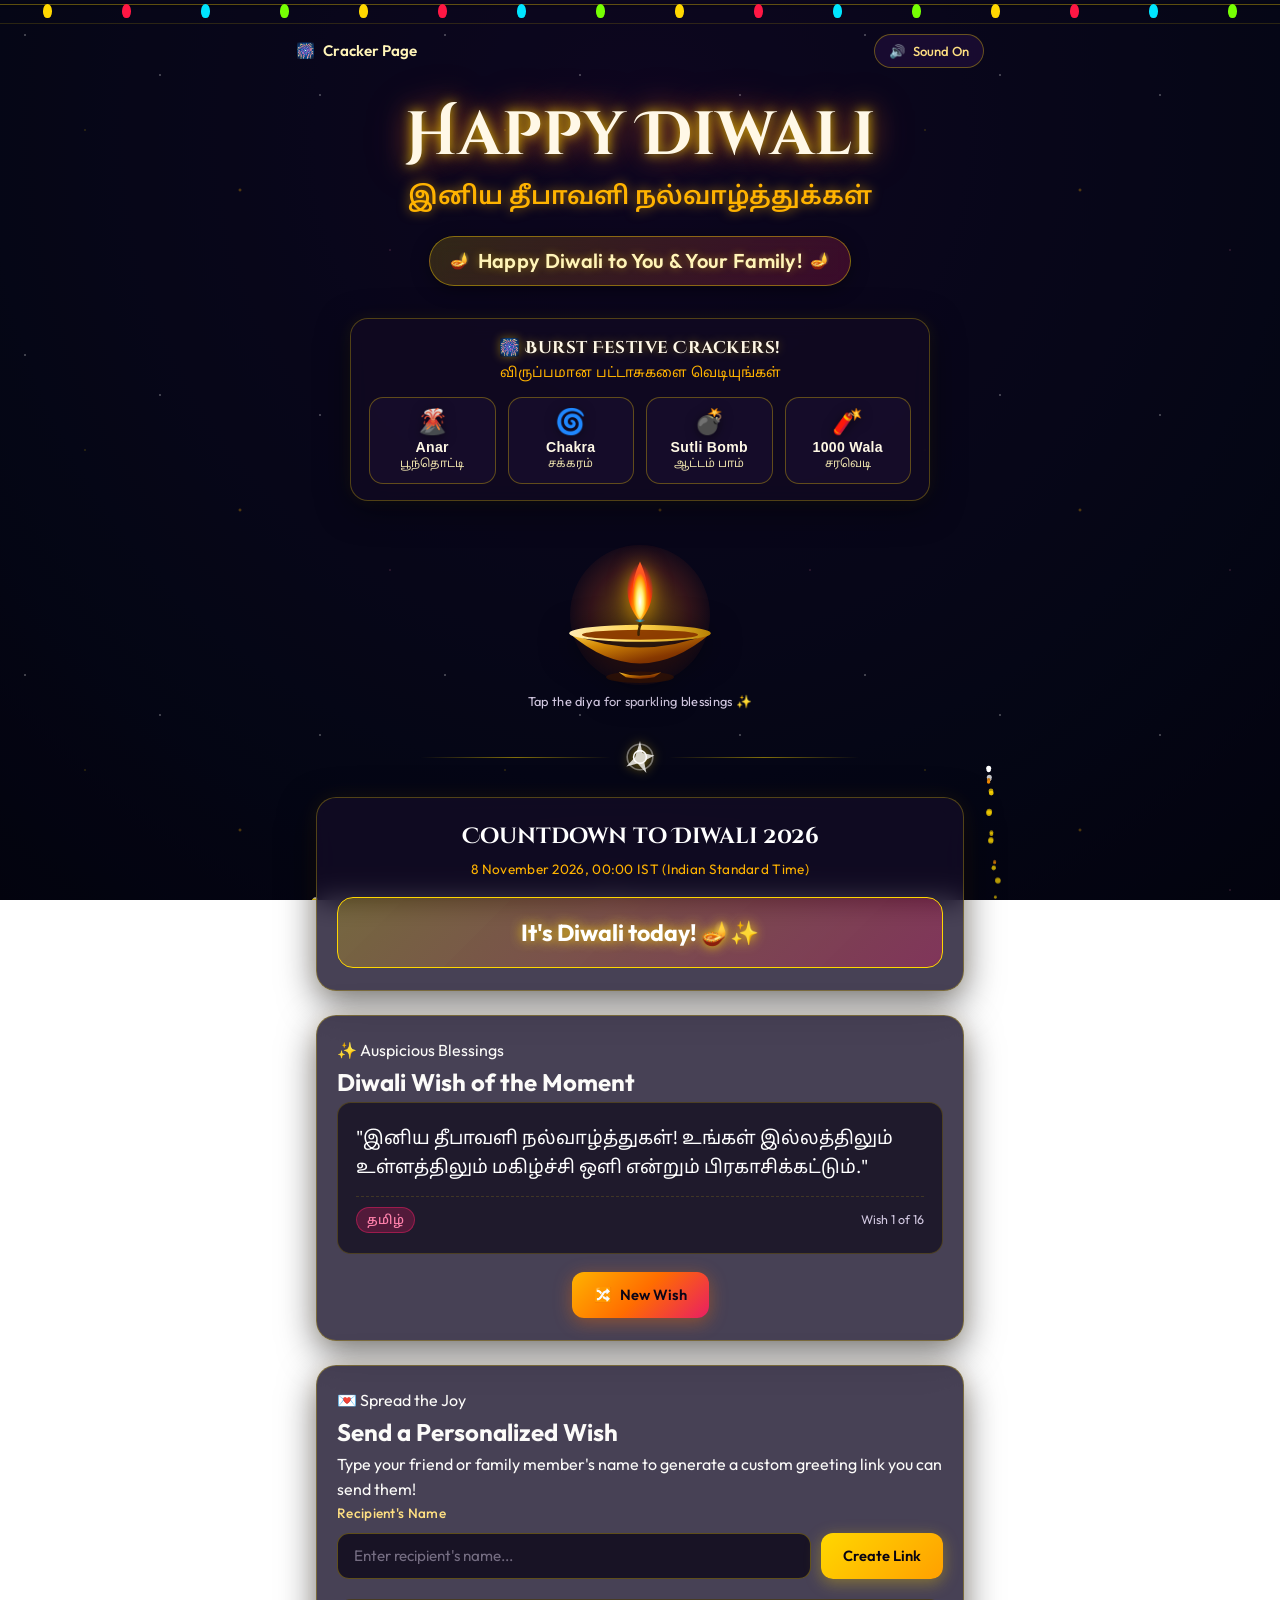
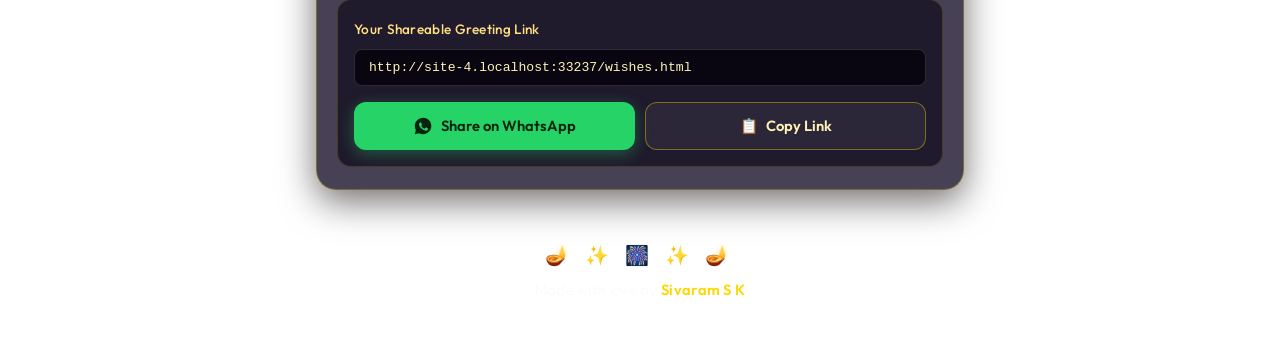
==== commit b184ba04: "feat: add Anar, Chakra, and Sutli bomb effects and increase background crackers density" ====
--- a/wishes.html
+++ b/wishes.html
@@ -82,11 +82,30 @@
           <span class="badge-spark" aria-hidden="true">🪔</span>
         </div>
 
-        <!-- 1000 Wala Frame Burst Action Button -->
-        <div style="margin: 10px 0 6px;">
-          <button id="btn-1000-frame" class="btn btn-primary" aria-label="Burst 1000 wala firecrackers around the frame">
-            <span>🧨 Burst 1000 Wala Around Frame</span>
-          </button>
+        <!-- Interactive Festive Crackers Shelf -->
+        <div class="interactive-crackers-tray" aria-label="Interactive Diwali Crackers">
+          <div class="tray-title-wrap">
+            <span class="tray-title">🎆 Burst Festive Crackers!</span>
+            <span class="tray-tamil-sub">விருப்பமான பட்டாசுகளை வெடியுங்கள்</span>
+          </div>
+          <div class="cracker-buttons-grid">
+            <button id="btn-fire-anar" class="btn-cracker btn-anar" aria-label="Light Flowerpot Fountain (Anar)">
+              <span class="cracker-btn-icon">🌋</span>
+              <span class="cracker-btn-label"><strong>Anar</strong> <small>பூந்தொட்டி</small></span>
+            </button>
+            <button id="btn-fire-chakra" class="btn-cracker btn-chakra" aria-label="Spin Ground Chakra">
+              <span class="cracker-btn-icon">🌀</span>
+              <span class="cracker-btn-label"><strong>Chakra</strong> <small>சக்கரம்</small></span>
+            </button>
+            <button id="btn-fire-sutli" class="btn-cracker btn-sutli" aria-label="Explode Sutli Bomb">
+              <span class="cracker-btn-icon">💣</span>
+              <span class="cracker-btn-label"><strong>Sutli Bomb</strong> <small>ஆட்டம் பாம்</small></span>
+            </button>
+            <button id="btn-fire-1000" class="btn-cracker btn-1000" aria-label="Burst 1000 Wala Frame">
+              <span class="cracker-btn-icon">🧨</span>
+              <span class="cracker-btn-label"><strong>1000 Wala</strong> <small>சரவெடி</small></span>
+            </button>
+          </div>
         </div>
       </section>
 
--- a/style.css
+++ b/style.css
@@ -1071,6 +1071,143 @@
 }
 
 /* --------------------------------------------------------------------------
+   Festive Interactive Crackers Station & Shelf
+   -------------------------------------------------------------------------- */
+.interactive-crackers-tray {
+  width: 100%;
+  max-width: 580px;
+  margin: 18px auto 8px;
+  background: rgba(18, 10, 34, 0.75);
+  border: 1px solid rgba(255, 215, 0, 0.28);
+  border-radius: 18px;
+  padding: 16px 18px;
+  box-shadow: 0 8px 32px rgba(0, 0, 0, 0.5), 0 0 16px rgba(255, 215, 0, 0.08);
+  backdrop-filter: blur(10px);
+  -webkit-backdrop-filter: blur(10px);
+  text-align: center;
+}
+
+.tray-title-wrap {
+  display: flex;
+  flex-direction: column;
+  gap: 2px;
+  margin-bottom: 12px;
+}
+
+.tray-title {
+  font-family: var(--font-decorative);
+  font-size: 1.05rem;
+  font-weight: 700;
+  color: #fff8e7;
+  letter-spacing: 0.5px;
+  text-shadow: 0 0 10px rgba(255, 215, 0, 0.4);
+}
+
+.tray-tamil-sub {
+  font-family: var(--font-tamil);
+  font-size: 0.85rem;
+  color: var(--gold-warm);
+}
+
+.cracker-station-card {
+  margin-bottom: 22px;
+}
+
+.cracker-buttons-grid {
+  display: grid;
+  grid-template-columns: repeat(2, 1fr);
+  gap: 10px;
+  width: 100%;
+}
+
+@media (min-width: 540px) {
+  .cracker-buttons-grid {
+    grid-template-columns: repeat(4, 1fr);
+    gap: 12px;
+  }
+}
+
+.btn-cracker {
+  display: flex;
+  flex-direction: column;
+  align-items: center;
+  justify-content: center;
+  padding: 12px 10px;
+  background: rgba(24, 14, 44, 0.85);
+  border: 1px solid rgba(255, 215, 0, 0.32);
+  border-radius: 14px;
+  color: #ffffff;
+  cursor: pointer;
+  transition: all var(--tr-fast);
+  text-align: center;
+  gap: 4px;
+  min-height: 72px;
+}
+
+.btn-cracker:hover {
+  transform: translateY(-3px) scale(1.02);
+  box-shadow: 0 8px 24px rgba(0, 0, 0, 0.5), 0 0 18px rgba(255, 215, 0, 0.35);
+  border-color: var(--gold-primary);
+  background: rgba(36, 20, 64, 0.95);
+}
+
+.btn-cracker:active {
+  transform: translateY(1px) scale(0.98);
+}
+
+.cracker-btn-icon {
+  font-size: 1.55rem;
+  line-height: 1;
+  filter: drop-shadow(0 2px 6px rgba(0, 0, 0, 0.5));
+  transition: transform var(--tr-fast);
+}
+
+.btn-cracker:hover .cracker-btn-icon {
+  transform: scale(1.18);
+}
+
+.cracker-btn-label {
+  display: flex;
+  flex-direction: column;
+  line-height: 1.25;
+}
+
+.cracker-btn-label strong {
+  font-size: 0.88rem;
+  font-weight: 700;
+  color: #fff9e6;
+  letter-spacing: 0.3px;
+}
+
+.cracker-btn-label small {
+  font-family: var(--font-tamil);
+  font-size: 0.72rem;
+  color: var(--gold-light);
+  opacity: 0.9;
+}
+
+/* Specific cracker accent glow colors */
+.btn-anar:hover {
+  border-color: #ffb300;
+  box-shadow: 0 6px 24px rgba(255, 179, 0, 0.4), 0 0 16px rgba(255, 215, 0, 0.3);
+}
+
+.btn-chakra:hover {
+  border-color: #00e5ff;
+  box-shadow: 0 6px 24px rgba(0, 229, 255, 0.35), 0 0 16px rgba(0, 229, 255, 0.25);
+}
+
+.btn-sutli:hover {
+  border-color: #00e676;
+  box-shadow: 0 6px 24px rgba(0, 230, 118, 0.35), 0 0 16px rgba(255, 23, 68, 0.3);
+}
+
+.btn-1000:hover {
+  border-color: #ff1744;
+  box-shadow: 0 6px 24px rgba(255, 23, 68, 0.4), 0 0 16px rgba(255, 215, 0, 0.3);
+}
+
+/* --------------------------------------------------------------------------
    15. Toast Notification
    -------------------------------------------------------------------------- */
 .toast {
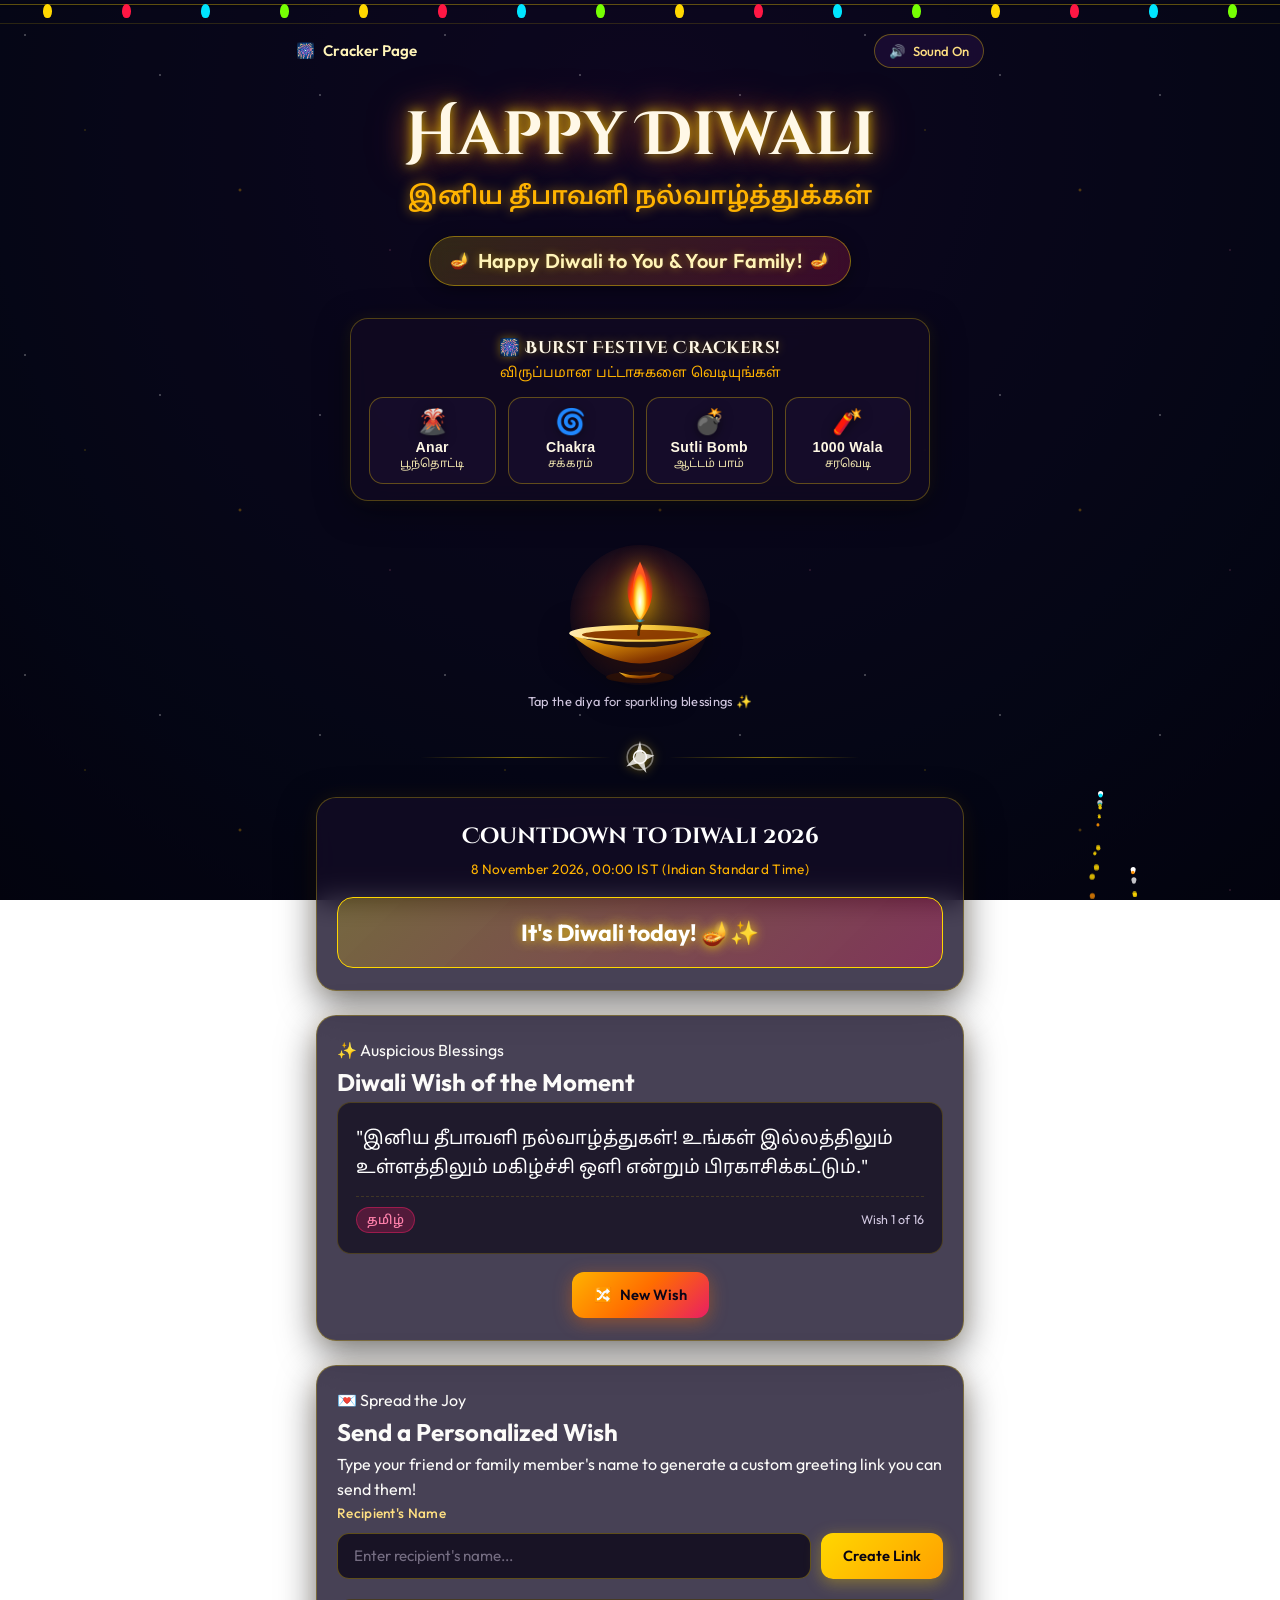
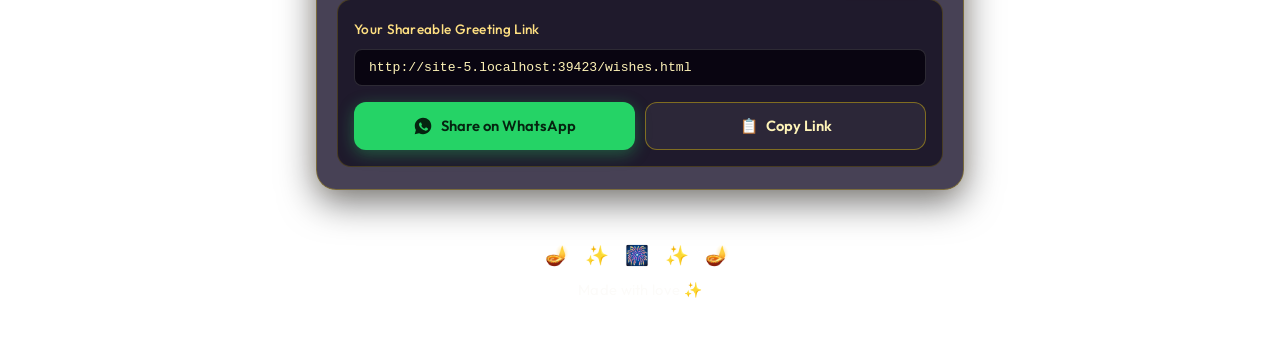
==== commit af1624f9: "chore: remove personal name from footer credit" ====
--- a/wishes.html
+++ b/wishes.html
@@ -309,7 +309,7 @@
     <!-- 9. FOOTER -->
     <footer class="site-footer">
       <div class="footer-lights" aria-hidden="true">🪔 ✨ 🎆 ✨ 🪔</div>
-      <p class="footer-credit">Made with love by <strong>Sivaram S K</strong></p>
+      <p class="footer-credit">Made with love ✨</p>
     </footer>
 
   </div>
